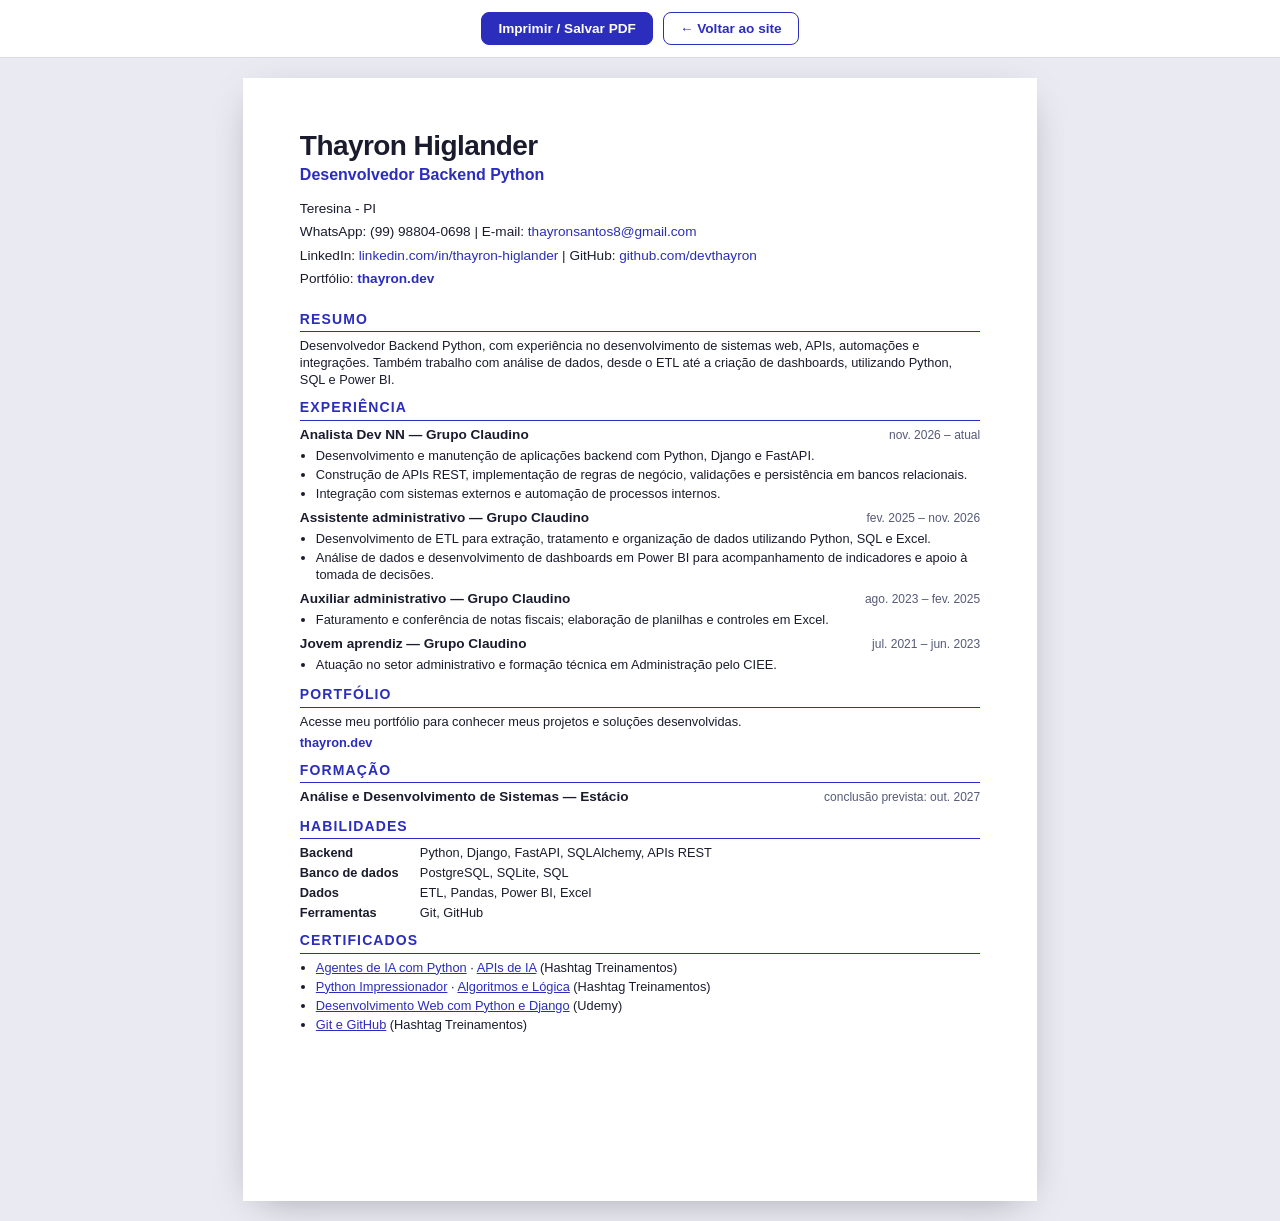
==== curriculo.html @ c2e20cd7 "Reajusta o meu portfolio e adicione a opcao de baixar curriculo" ====
<!doctype html>
<html lang="pt-BR">
  <head>
    <meta charset="utf-8" />
    <meta name="viewport" content="width=device-width, initial-scale=1" />
    <meta name="robots" content="noindex" />
    <meta
      name="description"
      content="Currículo profissional de Thayron Higlander — Desenvolvedor Backend Python."
    />
    <title>Currículo — Thayron Higlander</title>
    <link rel="stylesheet" href="css/curriculo.css" />
  </head>

  <body>
    <div class="barra">
      <button type="button" onclick="window.print()">
        Imprimir / Salvar PDF
      </button>
      <a href="index.html">← Voltar ao site</a>
    </div>

    <main class="folha">
      <!-- CABEÇALHO -->
      <header class="cabecalho">
        <div class="identificacao">
          <h1>Thayron Higlander</h1>
          <p class="cargo">Desenvolvedor Backend Python</p>
        </div>
      </header>

      <!-- CONTATO -->
      <div class="contato">
        <p>Teresina - PI</p>

        <p>
          WhatsApp: (99) 98804-0698 | E-mail:
          <a href="mailto:thayronsantos8@gmail.com">
            thayronsantos8@gmail.com
          </a>
        </p>

        <p>
          LinkedIn:
          <a
            href="https://linkedin.com/in/thayron-higlander"
            target="_blank"
            rel="noopener noreferrer"
            >linkedin.com/in/thayron-higlander</a
          >
          | GitHub:
          <a
            href="https://github.com/devthayron"
            target="_blank"
            rel="noopener noreferrer"
            >github.com/devthayron</a
          >
        </p>

        <p>
          Portfólio:
          <a
            href="https://thayron.dev"
            target="_blank"
            rel="noopener noreferrer"
            ><strong>thayron.dev</strong></a
          >
        </p>
      </div>

      <!-- RESUMO -->
      <section>
        <h2>Resumo</h2>
        <p>
          Desenvolvedor Backend Python, com experiência no desenvolvimento de
          sistemas web, APIs, automações e integrações. Também trabalho com
          análise de dados, desde o ETL até a criação de dashboards, utilizando
          Python, SQL e Power BI.
        </p>
      </section>

      <!-- EXPERIÊNCIA -->
      <section>
        <h2>Experiência</h2>

        <div class="item">
          <div class="topo">
            <b>Analista Dev NN — Grupo Claudino</b>
            <span class="data">nov. 2026 – atual</span>
          </div>
          <ul>
            <li>
              Desenvolvimento e manutenção de aplicações backend com Python,
              Django e FastAPI.
            </li>
            <li>
              Construção de APIs REST, implementação de regras de negócio,
              validações e persistência em bancos relacionais.
            </li>
            <li>
              Integração com sistemas externos e automação de processos
              internos.
            </li>
          </ul>
        </div>

        <div class="item">
          <div class="topo">
            <b>Assistente administrativo — Grupo Claudino</b>
            <span class="data">fev. 2025 – nov. 2026</span>
          </div>
          <ul>
            <li>
              Desenvolvimento de ETL para extração, tratamento e organização de
              dados utilizando Python, SQL e Excel.
            </li>
            <li>
              Análise de dados e desenvolvimento de dashboards em Power BI para
              acompanhamento de indicadores e apoio à tomada de decisões.
            </li>
          </ul>
        </div>

        <div class="item">
          <div class="topo">
            <b>Auxiliar administrativo — Grupo Claudino</b>
            <span class="data">ago. 2023 – fev. 2025</span>
          </div>
          <ul>
            <li>
              Faturamento e conferência de notas fiscais; elaboração de
              planilhas e controles em Excel.
            </li>
          </ul>
        </div>

        <div class="item">
          <div class="topo">
            <b>Jovem aprendiz — Grupo Claudino</b>
            <span class="data">jul. 2021 – jun. 2023</span>
          </div>
          <ul>
            <li>
              Atuação no setor administrativo e formação técnica em
              Administração pelo CIEE.
            </li>
          </ul>
        </div>
      </section>

      <!-- PORTFÓLIO -->
      <section class="secao-portfolio">
        <h2>Portfólio</h2>
        <p>
          Acesse meu portfólio para conhecer meus projetos e soluções
          desenvolvidas.
        </p>
        <p>
          <a
            href="https://thayron.dev"
            target="_blank"
            rel="noopener noreferrer"
            ><strong>thayron.dev</strong></a
          >
        </p>
      </section>

      <!-- FORMAÇÃO -->
      <section>
        <h2>Formação</h2>

        <div class="item">
          <div class="topo">
            <b>Análise e Desenvolvimento de Sistemas — Estácio</b>
            <span class="data">conclusão prevista: out. 2027</span>
          </div>
        </div>
      </section>

      <!-- HABILIDADES -->
      <section>
        <h2>Habilidades</h2>

        <dl class="skills">
          <dt>Backend</dt>
          <dd>Python, Django, FastAPI, SQLAlchemy, APIs REST</dd>

          <dt>Banco de dados</dt>
          <dd>PostgreSQL, SQLite, SQL</dd>

          <dt>Dados</dt>
          <dd>ETL, Pandas, Power BI, Excel</dd>

          <dt>Ferramentas</dt>
          <dd>Git, GitHub</dd>
        </dl>
      </section>

      <!-- CERTIFICADOS -->
      <section>
        <h2>Certificados</h2>

        <ul class="certificados">
          <li>
            <a
              href="https://portal.hashtagtreinamentos.com/certificate/verify/agenthay178574850601394ca15ca"
              target="_blank"
              rel="noopener noreferrer"
              >Agentes de IA com Python</a
            >
            ·
            <a
              href="https://portal.hashtagtreinamentos.com/certificate/verify/apisthay1782388566204775d3069"
              target="_blank"
              rel="noopener noreferrer"
              >APIs de IA</a
            >
            (Hashtag Treinamentos)
          </li>

          <li>
            <a
              href="https://portal.hashtagtreinamentos.com/certificate/verify/pyththay1780659101146a9fc074f"
              target="_blank"
              rel="noopener noreferrer"
              >Python Impressionador</a
            >
            ·
            <a
              href="https://portal.hashtagtreinamentos.com/certificate/verify/algothay17806594255131f1275e8"
              target="_blank"
              rel="noopener noreferrer"
              >Algoritmos e Lógica</a
            >
            (Hashtag Treinamentos)
          </li>

          <li>
            <a
              href="https://ude.my/UC-e52f5c29-19e3-428c-ba71-a276bd456185"
              target="_blank"
              rel="noopener noreferrer"
              >Desenvolvimento Web com Python e Django</a
            >
            (Udemy)
          </li>

          <li>
            <a
              href="https://portal.hashtagtreinamentos.com/certificate/verify/git-thay17806594116764883e177"
              target="_blank"
              rel="noopener noreferrer"
              >Git e GitHub</a
            >
            (Hashtag Treinamentos)
          </li>
        </ul>
      </section>
    </main>

    <script>
      // Abre a impressão automaticamente quando acessado com ?imprimir
      if (location.search.includes("imprimir")) {
        window.addEventListener("load", () => {
          setTimeout(() => window.print(), 400);
        });
      }
    </script>
  </body>
</html>
---- css/curriculo.css ----
:root {
  --cor: #2b2dbd;
  --texto: #1a1c2e;
  --suave: #555a78;
  --linha: #d9dbe8;
  --fonte: Arial, "Liberation Sans", Helvetica, sans-serif;
  --tam: 9.6pt;
}

* {
  box-sizing: border-box;
}

body {
  margin: 0;
  background: #e9eaf2;
  color: var(--texto);
  font: 400 var(--tam) / 1.33 var(--fonte);
}

/* BARRA DE AÇÕES */

.barra {
  position: sticky;
  top: 0;
  z-index: 10;
  display: flex;
  gap: 10px;
  justify-content: center;
  padding: 12px;
  background: #fff;
  border-bottom: 1px solid var(--linha);
}

.barra button,
.barra a {
  font: 600 0.85rem var(--fonte);
  padding: 8px 16px;
  border-radius: 8px;
  border: 1px solid var(--cor);
  background: var(--cor);
  color: #fff;
  cursor: pointer;
  text-decoration: none;
}

.barra a {
  background: #fff;
  color: var(--cor);
}

/* FOLHA */

.folha {
  width: 210mm;
  min-height: 297mm;
  margin: 20px auto;
  padding: 14mm 15mm;
  background: #fff;
  box-shadow: 0 10px 40px -15px rgba(0, 0, 0, 0.35);
}

/* CABEÇALHO */

.cabecalho {
  display: flex;
  justify-content: space-between;
  align-items: center;
  gap: 20px;
}

h1 {
  margin: 0;
  font-size: 21pt;
  letter-spacing: -0.02em;
  line-height: 1.1;
}

.cargo {
  margin: 2px 0 6px;
  font-size: 12pt;
  font-weight: 600;
  color: var(--cor);
}

/* CONTATO */

.contato {
  text-align: left;
  font-size: 0.85rem;
  line-height: 1.5;
  margin: 8px 0 20px;
}

.contato p {
  margin: 3px 0;
}

.contato a {
  text-decoration: none;
}

.contato p:last-child a {
  font-weight: 700;
}

/* SEÇÕES */

section {
  break-inside: auto;
}

h2 {
  margin: 10px 0 5px;
  padding-bottom: 3px;
  border-bottom: 1.5px solid var(--cor);
  font-size: 10.5pt;
  text-transform: uppercase;
  letter-spacing: 0.08em;
  color: var(--cor);
}

p {
  margin: 0 0 5px;
}

/* EXPERIÊNCIA E FORMAÇÃO */

.item {
  margin-bottom: 7px;
  break-inside: avoid;
  page-break-inside: avoid;
}

.topo {
  display: flex;
  justify-content: space-between;
  gap: 12px;
  align-items: baseline;
}

.topo b {
  font-size: 10.2pt;
}

.data {
  color: var(--suave);
  font-size: 9pt;
  white-space: nowrap;
}

ul {
  margin: 3px 0 0;
  padding-left: 16px;
}

li {
  margin-bottom: 2px;
}

.sub {
  color: var(--suave);
}

/* HABILIDADES */

.skills {
  display: grid;
  grid-template-columns: 110px 1fr;
  gap: 3px 10px;
  margin: 5px 0;
}

.skills dt {
  font-weight: 600;
}

.skills dd {
  margin: 0;
}

/* CERTIFICADOS */

.certificados {
  margin-top: 4px;
}

/* PORTFÓLIO */

.secao-portfolio {
  margin-top: 12px;
}

.secao-portfolio p {
  margin-bottom: 4px;
}

.secao-portfolio a {
  font-weight: 700;
  text-decoration: none;
}

/* LINKS */

a {
  color: var(--cor);
}

/* RESPONSIVIDADE */

@media screen and (max-width: 800px) {
  .folha {
    width: calc(100% - 24px);
    min-height: auto;
    margin: 12px auto;
    padding: 24px;
  }

  .cabecalho {
    align-items: flex-start;
  }
}

@media screen and (max-width: 520px) {
  .folha {
    padding: 20px 16px;
  }

  .cabecalho {
    flex-direction: column;
    gap: 4px;
  }

  .contato {
    overflow-wrap: anywhere;
  }

  .topo {
    flex-direction: column;
    gap: 2px;
  }

  .data {
    white-space: normal;
  }

  .skills {
    grid-template-columns: 1fr;
    gap: 1px;
  }

  .skills dd {
    margin-bottom: 5px;
  }

  .barra {
    flex-wrap: wrap;
  }
}

/* IMPRESSÃO */

@page {
  size: A4;
  margin: 0;
}

@media print {
  body {
    background: #fff;
  }

  .barra {
    display: none;
  }

  .folha {
    width: 210mm;
    min-height: 0;
    margin: 0;
    padding: 9mm 14mm;
    box-shadow: none;
  }

  a {
    color: var(--texto);
    text-decoration: none;
  }

  .contato p:last-child a,
  .secao-portfolio a {
    color: #000;
    text-decoration: underline;
  }

  * {
    -webkit-print-color-adjust: exact;
    print-color-adjust: exact;
  }
}
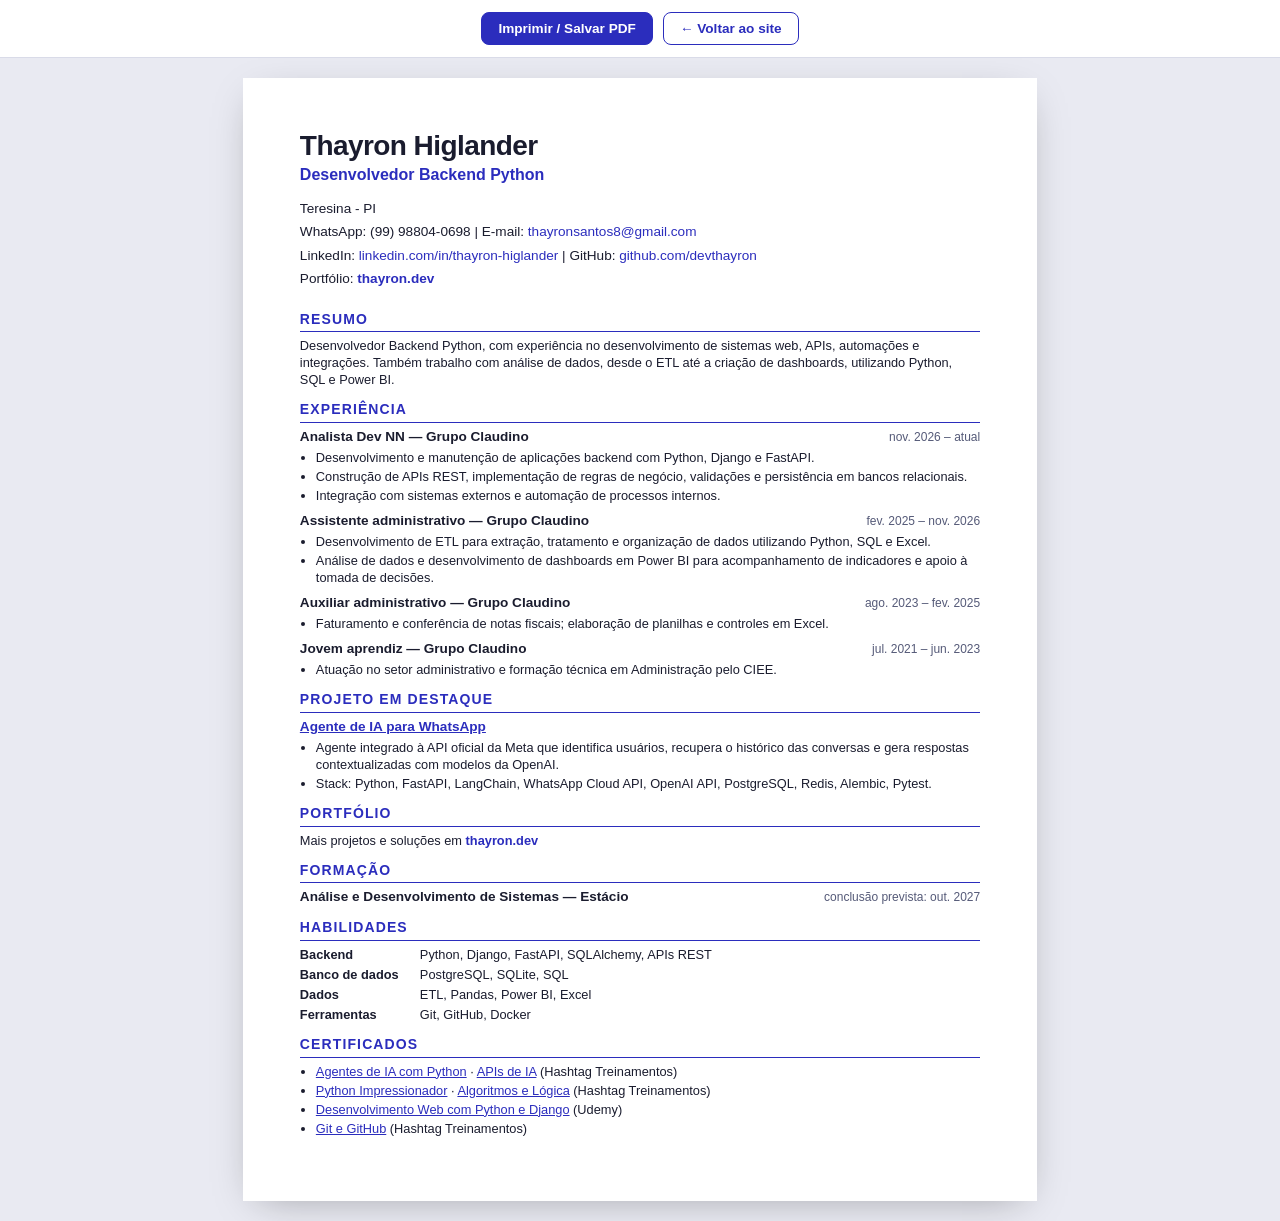
==== commit b37591f6: "adicionando projeto em destaque no curriculo" ====
--- a/curriculo.html
+++ b/curriculo.html
@@ -148,14 +148,39 @@
         </div>
       </section>
 
+      <!-- PROJETO -->
+      <section>
+        <h2>Projeto em destaque</h2>
+
+        <div class="item">
+          <div class="topo">
+            <a
+              class="titulo-projeto"
+              href="https://github.com/devthayron/whatsapp-ai-agent"
+              target="_blank"
+              rel="noopener noreferrer"
+              ><b>Agente de IA para WhatsApp</b></a
+            >
+          </div>
+          <ul>
+            <li>
+              Agente integrado à API oficial da Meta que identifica usuários,
+              recupera o histórico das conversas e gera respostas
+              contextualizadas com modelos da OpenAI.
+            </li>
+            <li>
+              Stack: Python, FastAPI, LangChain, WhatsApp Cloud API, OpenAI API,
+              PostgreSQL, Redis, Alembic, Pytest.
+            </li>
+          </ul>
+        </div>
+      </section>
+
       <!-- PORTFÓLIO -->
       <section class="secao-portfolio">
         <h2>Portfólio</h2>
         <p>
-          Acesse meu portfólio para conhecer meus projetos e soluções
-          desenvolvidas.
-        </p>
-        <p>
+          Mais projetos e soluções em
           <a
             href="https://thayron.dev"
             target="_blank"
@@ -192,7 +217,7 @@
           <dd>ETL, Pandas, Power BI, Excel</dd>
 
           <dt>Ferramentas</dt>
-          <dd>Git, GitHub</dd>
+          <dd>Git, GitHub, Docker</dd>
         </dl>
       </section>
 
--- a/css/curriculo.css
+++ b/css/curriculo.css
@@ -111,7 +111,7 @@
 }
 
 h2 {
-  margin: 10px 0 5px;
+  margin: 12px 0 5px;
   padding-bottom: 3px;
   border-bottom: 1.5px solid var(--cor);
   font-size: 10.5pt;
@@ -127,7 +127,7 @@
 /* EXPERIÊNCIA E FORMAÇÃO */
 
 .item {
-  margin-bottom: 7px;
+  margin-bottom: 8px;
   break-inside: avoid;
   page-break-inside: avoid;
 }
@@ -288,7 +288,8 @@
   }
 
   .contato p:last-child a,
-  .secao-portfolio a {
+  .secao-portfolio a,
+  .titulo-projeto {
     color: #000;
     text-decoration: underline;
   }
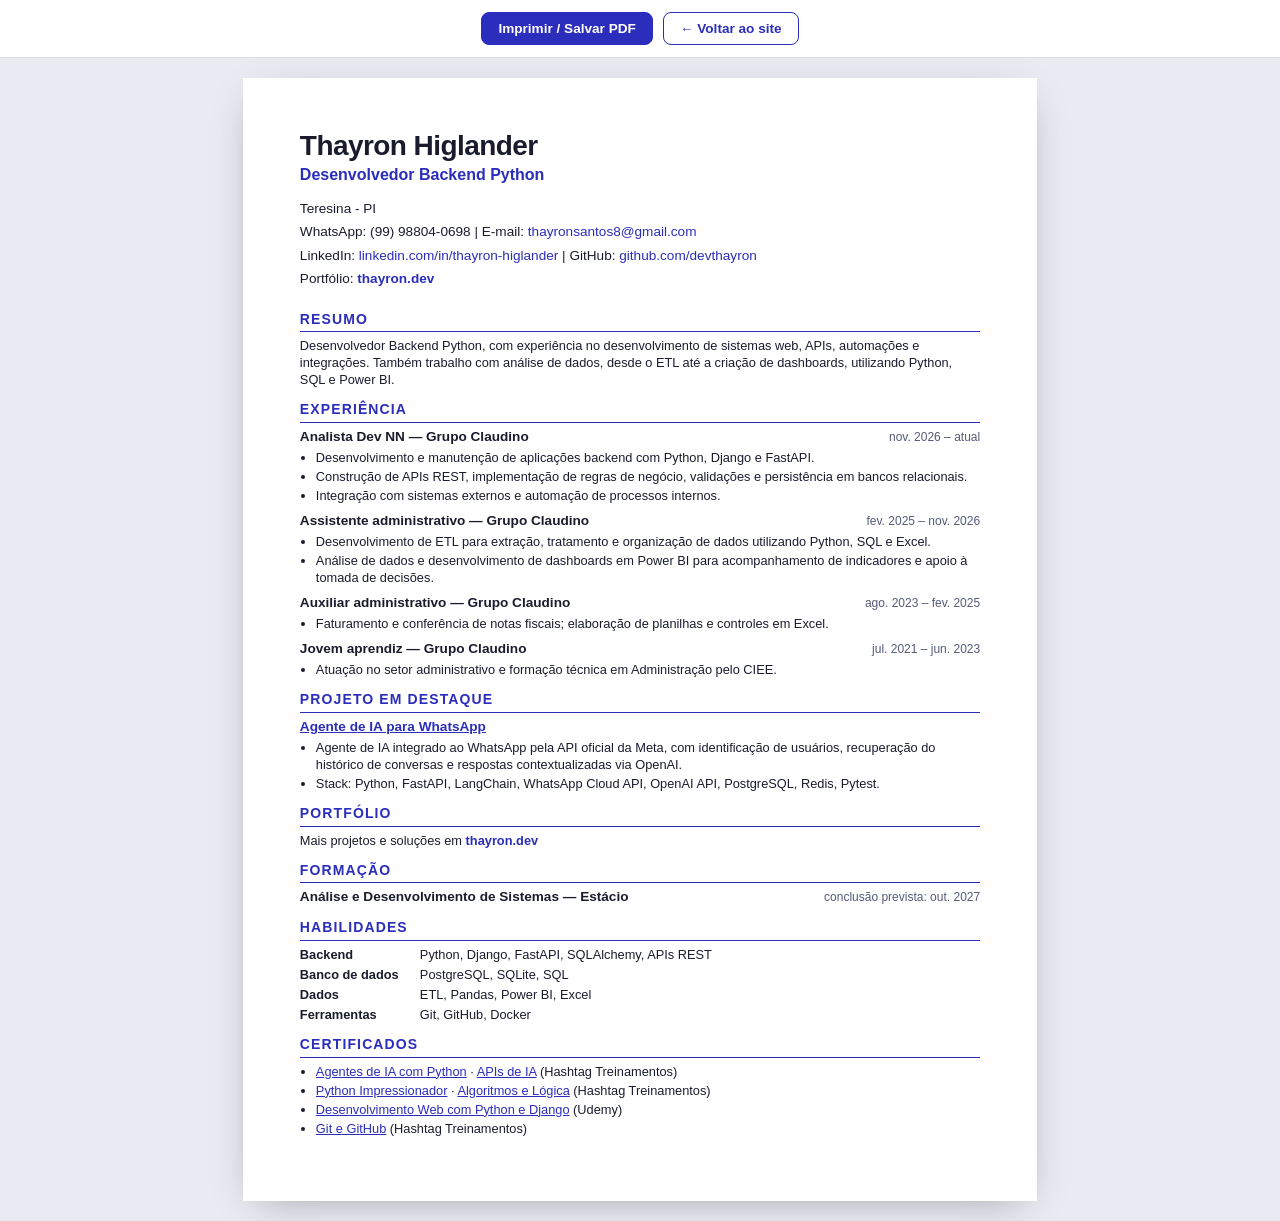
==== commit 3afd3def: "Ajusta o design para o mobile" ====
--- a/curriculo.html
+++ b/curriculo.html
@@ -164,13 +164,13 @@
           </div>
           <ul>
             <li>
-              Agente integrado à API oficial da Meta que identifica usuários,
-              recupera o histórico das conversas e gera respostas
-              contextualizadas com modelos da OpenAI.
+              Agente de IA integrado ao WhatsApp pela API oficial da Meta, com
+              identificação de usuários, recuperação do histórico de conversas e
+              respostas contextualizadas via OpenAI.
             </li>
             <li>
               Stack: Python, FastAPI, LangChain, WhatsApp Cloud API, OpenAI API,
-              PostgreSQL, Redis, Alembic, Pytest.
+              PostgreSQL, Redis, Pytest.
             </li>
           </ul>
         </div>
@@ -282,14 +282,5 @@
         </ul>
       </section>
     </main>
-
-    <script>
-      // Abre a impressão automaticamente quando acessado com ?imprimir
-      if (location.search.includes("imprimir")) {
-        window.addEventListener("load", () => {
-          setTimeout(() => window.print(), 400);
-        });
-      }
-    </script>
   </body>
 </html>
--- a/css/curriculo.css
+++ b/css/curriculo.css
@@ -158,10 +158,6 @@
   margin-bottom: 2px;
 }
 
-.sub {
-  color: var(--suave);
-}
-
 /* HABILIDADES */
 
 .skills {
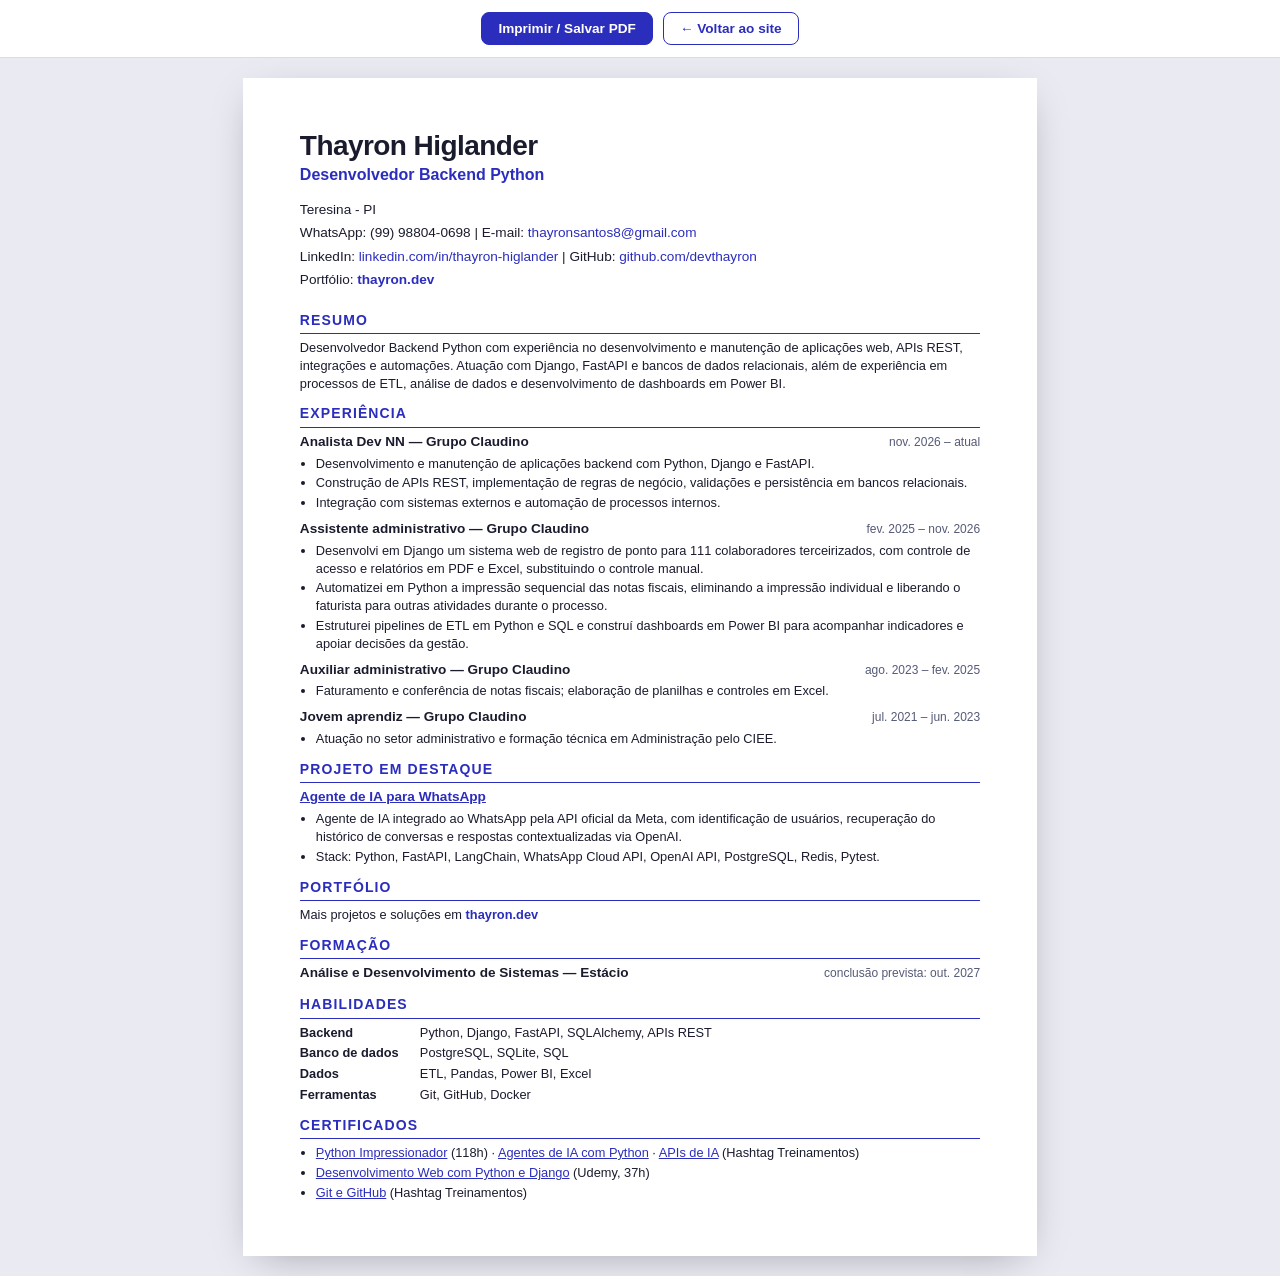
==== commit 47ec9bc2: "Atualização do curriculo" ====
--- a/curriculo.html
+++ b/curriculo.html
@@ -72,10 +72,11 @@
       <section>
         <h2>Resumo</h2>
         <p>
-          Desenvolvedor Backend Python, com experiência no desenvolvimento de
-          sistemas web, APIs, automações e integrações. Também trabalho com
-          análise de dados, desde o ETL até a criação de dashboards, utilizando
-          Python, SQL e Power BI.
+          Desenvolvedor Backend Python com experiência no desenvolvimento e
+          manutenção de aplicações web, APIs REST, integrações e automações.
+          Atuação com Django, FastAPI e bancos de dados relacionais, além de
+          experiência em processos de ETL, análise de dados e desenvolvimento de
+          dashboards em Power BI.
         </p>
       </section>
 
@@ -111,12 +112,19 @@
           </div>
           <ul>
             <li>
-              Desenvolvimento de ETL para extração, tratamento e organização de
-              dados utilizando Python, SQL e Excel.
-            </li>
-            <li>
-              Análise de dados e desenvolvimento de dashboards em Power BI para
-              acompanhamento de indicadores e apoio à tomada de decisões.
+              Desenvolvi em Django um sistema web de registro de ponto para 111
+              colaboradores terceirizados, com controle de acesso e relatórios
+              em PDF e Excel, substituindo o controle manual.
+            </li>
+            <li>
+              Automatizei em Python a impressão sequencial das notas fiscais,
+              eliminando a impressão individual e liberando o faturista para
+              outras atividades durante o processo.
+            </li>
+            <li>
+              Estruturei pipelines de ETL em Python e SQL e construí dashboards
+              em Power BI para acompanhar indicadores e apoiar decisões da
+              gestão.
             </li>
           </ul>
         </div>
@@ -224,10 +232,16 @@
       <!-- CERTIFICADOS -->
       <section>
         <h2>Certificados</h2>
-
         <ul class="certificados">
           <li>
             <a
+              href="https://portal.hashtagtreinamentos.com/certificate/verify/pyththay1780659101146a9fc074f"
+              target="_blank"
+              rel="noopener noreferrer"
+              >Python Impressionador</a
+            >
+            (118h) ·
+            <a
               href="https://portal.hashtagtreinamentos.com/certificate/verify/agenthay178574850601394ca15ca"
               target="_blank"
               rel="noopener noreferrer"
@@ -245,29 +259,12 @@
 
           <li>
             <a
-              href="https://portal.hashtagtreinamentos.com/certificate/verify/pyththay1780659101146a9fc074f"
-              target="_blank"
-              rel="noopener noreferrer"
-              >Python Impressionador</a
-            >
-            ·
-            <a
-              href="https://portal.hashtagtreinamentos.com/certificate/verify/algothay17806594255131f1275e8"
-              target="_blank"
-              rel="noopener noreferrer"
-              >Algoritmos e Lógica</a
-            >
-            (Hashtag Treinamentos)
-          </li>
-
-          <li>
-            <a
               href="https://ude.my/UC-e52f5c29-19e3-428c-ba71-a276bd456185"
               target="_blank"
               rel="noopener noreferrer"
               >Desenvolvimento Web com Python e Django</a
             >
-            (Udemy)
+            (Udemy, 37h)
           </li>
 
           <li>
--- a/css/curriculo.css
+++ b/css/curriculo.css
@@ -15,10 +15,8 @@
   margin: 0;
   background: #e9eaf2;
   color: var(--texto);
-  font: 400 var(--tam) / 1.33 var(--fonte);
-}
-
-/* BARRA DE AÇÕES */
+  font: 400 var(--tam) / 1.39 var(--fonte);
+}
 
 .barra {
   position: sticky;
@@ -49,8 +47,6 @@
   color: var(--cor);
 }
 
-/* FOLHA */
-
 .folha {
   width: 210mm;
   min-height: 297mm;
@@ -60,8 +56,6 @@
   box-shadow: 0 10px 40px -15px rgba(0, 0, 0, 0.35);
 }
 
-/* CABEÇALHO */
-
 .cabecalho {
   display: flex;
   justify-content: space-between;
@@ -83,8 +77,6 @@
   color: var(--cor);
 }
 
-/* CONTATO */
-
 .contato {
   text-align: left;
   font-size: 0.85rem;
@@ -103,8 +95,6 @@
 .contato p:last-child a {
   font-weight: 700;
 }
-
-/* SEÇÕES */
 
 section {
   break-inside: auto;
@@ -124,8 +114,6 @@
   margin: 0 0 5px;
 }
 
-/* EXPERIÊNCIA E FORMAÇÃO */
-
 .item {
   margin-bottom: 8px;
   break-inside: avoid;
@@ -158,8 +146,6 @@
   margin-bottom: 2px;
 }
 
-/* HABILIDADES */
-
 .skills {
   display: grid;
   grid-template-columns: 110px 1fr;
@@ -175,13 +161,9 @@
   margin: 0;
 }
 
-/* CERTIFICADOS */
-
 .certificados {
   margin-top: 4px;
 }
-
-/* PORTFÓLIO */
 
 .secao-portfolio {
   margin-top: 12px;
@@ -196,13 +178,9 @@
   text-decoration: none;
 }
 
-/* LINKS */
-
 a {
   color: var(--cor);
 }
-
-/* RESPONSIVIDADE */
 
 @media screen and (max-width: 800px) {
   .folha {
@@ -254,8 +232,6 @@
   }
 }
 
-/* IMPRESSÃO */
-
 @page {
   size: A4;
   margin: 0;
@@ -274,10 +250,16 @@
     width: 210mm;
     min-height: 0;
     margin: 0;
-    padding: 9mm 14mm;
+    padding: 8mm 13mm;
     box-shadow: none;
   }
-
+  h2 {
+    margin: 8px 0 4px;
+  }
+
+  .item {
+    margin-bottom: 5px;
+  }
   a {
     color: var(--texto);
     text-decoration: none;
